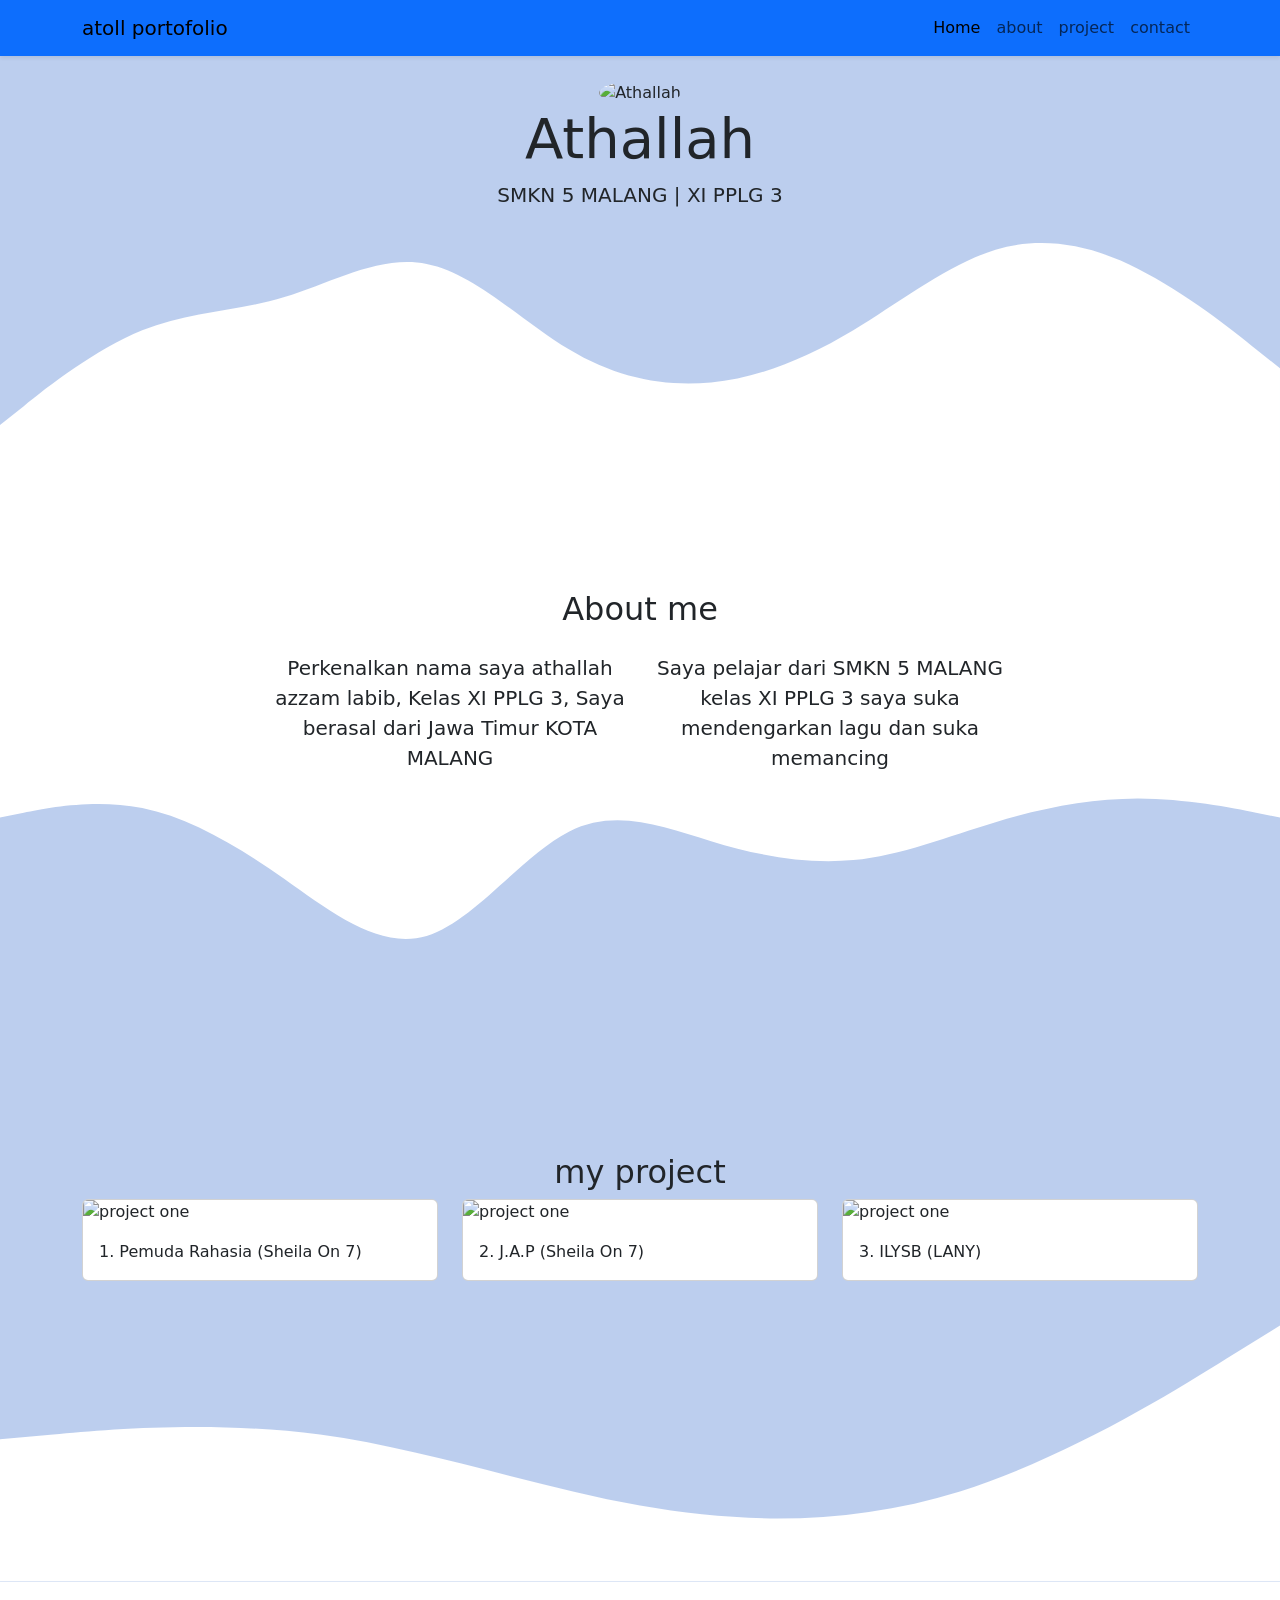
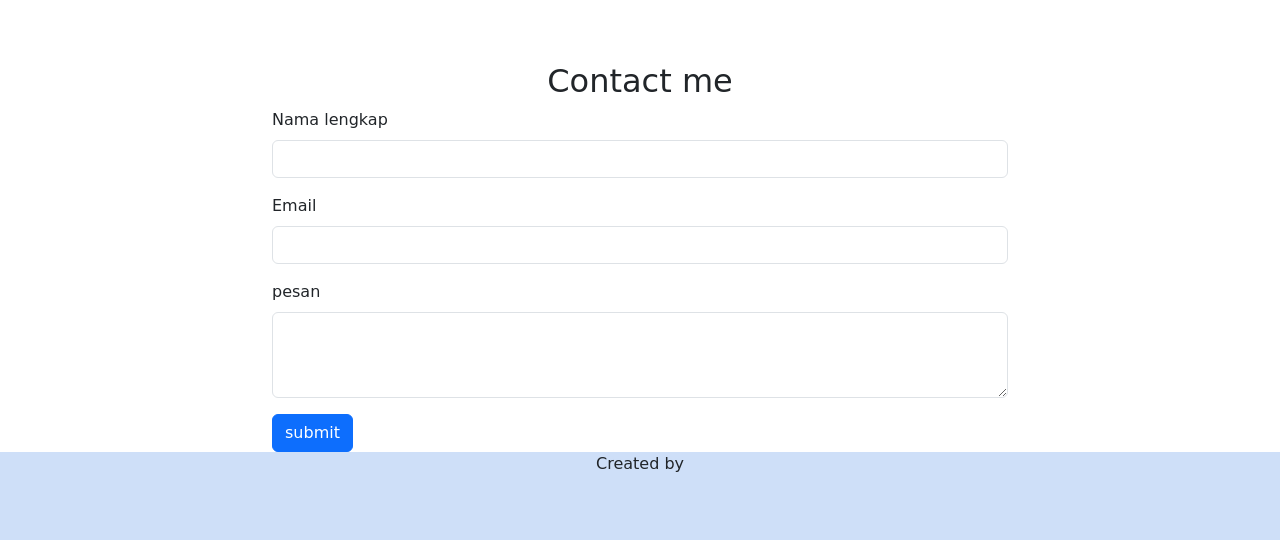
==== index.html @ b0b16dab "first commit" ====
<!DOCTYPE html>
<html lang="en">
  <head>
    <!-- Required meta tags -->
    <meta charset="utf-8" />
    <meta name="viewport" content="width=device-width, initial-scale=1" />

    <!-- Bootstrap CSS -->
    <link href="https://cdn.jsdelivr.net/npm/bootstrap@5.0.2/dist/css/bootstrap.min.css" rel="stylesheet" integrity="sha384-EVSTQN3/azprG1Anm3QDgpJLIm9Nao0Yz1ztcQTwFspd3yD65VohhpuuCOmLASjC" crossorigin="anonymous" />
    <!-- my css -->
    <link rel="stylesheet" href="style.css" />
    <!-- my css -->
    <title>My Portfolio | atoll</title>
  </head>
  <body id="home">
    <!-- navbar -->
    <nav class="navbar navbar-expand-lg navbar-light bg-primary shadow-sm fixed-top">
      <div class="container">
        <a class="navbar-brand" href="#">atoll portofolio</a>
        <button class="navbar-toggler" type="button" data-bs-toggle="collapse" data-bs-target="#navbarNav" aria-controls="navbarNav" aria-expanded="false" aria-label="Toggle navigation">
          <span class="navbar-toggler-icon"></span>
        </button>
        <div class="collapse navbar-collapse" id="navbarNav">
          <ul class="navbar-nav ms-auto">
            <li class="nav-item">
              <a class="nav-link active" aria-current="page" href="#home">Home</a>
            </li>
            <li class="nav-item">
              <a class="nav-link" href="#about">about</a>
            </li>
            <li class="nav-item">
              <a class="nav-link" href="#project">project</a>
            </li>
            <li class="nav-item">
              <a class="nav-link" href="#contact">contact</a>
            </li>
          </ul>
        </div>
      </div>
    </nav>
    <!-- navbar -->
    <!-- jumbotron -->
    <section class="jumbotron text-center">
      <style>
        .small-img {
          width: 100px;
          height: auto; /* Menjaga proporsi gambar */
        }
      </style>

      <img src="img/WhatsApp Image 2025-07-24 at 12.16.33.jpeg" alt="Athallah" class="rounded-circle" width="200" />

      <h1 class="display-4">Athallah</h1>
      <p class="lead">SMKN 5 MALANG | XI PPLG 3</p>
      <svg xmlns="http://www.w3.org/2000/svg" viewBox="0 0 1440 320">
        <path
          fill="#fff"
          fill-opacity="1"
          d="M0,224L26.7,202.7C53.3,181,107,139,160,117.3C213.3,96,267,96,320,80C373.3,64,427,32,480,42.7C533.3,53,587,107,640,138.7C693.3,171,747,181,800,176C853.3,171,907,149,960,117.3C1013.3,85,1067,43,1120,26.7C1173.3,11,1227,21,1280,48C1333.3,75,1387,117,1413,138.7L1440,160L1440,320L1413.3,320C1386.7,320,1333,320,1280,320C1226.7,320,1173,320,1120,320C1066.7,320,1013,320,960,320C906.7,320,853,320,800,320C746.7,320,693,320,640,320C586.7,320,533,320,480,320C426.7,320,373,320,320,320C266.7,320,213,320,160,320C106.7,320,53,320,27,320L0,320Z"
        ></path>
      </svg>
    </section>
    <!-- jumbotron -->
    <!-- about -->
    <section id="about">
      <div class="container">
        <div class="row text-center mb-3">
          <div class="col">
            <h2>About me</h2>
          </div>
        </div>
        <div class="row justify-content-center fs-5 text-center">
          <div class="col-md-4">
            <p>Perkenalkan nama saya athallah azzam labib, Kelas XI PPLG 3, Saya berasal dari Jawa Timur KOTA MALANG</p>
          </div>
          <div class="col-md-4">
            <p>Saya pelajar dari SMKN 5 MALANG kelas XI PPLG 3 saya suka mendengarkan lagu dan suka memancing</p>
          </div>
        </div>
      </div>
      <svg xmlns="http://www.w3.org/2000/svg" viewBox="0 0 1440 320">
        <path
          fill="#bcceee"
          fill-opacity="1"
          d="M0,32L26.7,26.7C53.3,21,107,11,160,21.3C213.3,32,267,64,320,101.3C373.3,139,427,181,480,165.3C533.3,149,587,75,640,48C693.3,21,747,43,800,58.7C853.3,75,907,85,960,80C1013.3,75,1067,53,1120,37.3C1173.3,21,1227,11,1280,10.7C1333.3,11,1387,21,1413,26.7L1440,32L1440,320L1413.3,320C1386.7,320,1333,320,1280,320C1226.7,320,1173,320,1120,320C1066.7,320,1013,320,960,320C906.7,320,853,320,800,320C746.7,320,693,320,640,320C586.7,320,533,320,480,320C426.7,320,373,320,320,320C266.7,320,213,320,160,320C106.7,320,53,320,27,320L0,320Z"
        ></path>
      </svg>
    </section>
    <!-- about -->
    <!-- project -->
    <section id="project">
      <div class="container">
        <div class="row text-center">
          <div class="col">
            <h2>my project</h2>
          </div>
        </div>
        <div class="row">
          <div class="col-md-4 mb-3">
            <div class="card">
              <img src="img/ab67616d0000b2739c5397f4251f7137ac19d93e.jpeg" class="card-img-top" alt="project one" />
              <div class="card-body">
                <p class="card-text">1. Pemuda Rahasia (Sheila On 7)</p>
              </div>
            </div>
          </div>
          <div class="col-md-4 mb-3">
            <div class="card">
              <img src="img/fe85986bfd29686ab95dac4f36cc8cb5.600x600x1.jpg" class="card-img-top" alt="project one" />
              <div class="card-body">
                <p class="card-text">2. J.A.P (Sheila On 7)</p>
              </div>
            </div>
          </div>
          <div class="col-md-4 mb-3">
            <div class="card">
              <img src="img/1200x630bb.jpg" class="card-img-top" alt="project one" />
              <div class="card-body">
                <p class="card-text">3. ILYSB (LANY)</p>
              </div>
            </div>
          </div>
        </div>
      </div>
      <svg xmlns="http://www.w3.org/2000/svg" viewBox="0 0 1440 320">
        <path
          fill="#fff"
          fill-opacity="1"
          d="M0,160L60,154.7C120,149,240,139,360,154.7C480,171,600,213,720,234.7C840,256,960,256,1080,218.7C1200,181,1320,107,1380,69.3L1440,32L1440,320L1380,320C1320,320,1200,320,1080,320C960,320,840,320,720,320C600,320,480,320,360,320C240,320,120,320,60,320L0,320Z"
        ></path>
      </svg>
    </section>
    <!-- project -->
    <!-- contact -->
    <section id="contact">
      <div class="container">
        <div class="row text-center">
          <div class="col">
            <h2>Contact me</h2>
          </div>
        </div>
        <div class="row justify-content-center">
          <div class="col-md-8">
            <form>
              <div class="mb-3">
                <label for="name" class="form-label">Nama lengkap</label>
                <input type="text" class="form-control" id="name" aria-describedby="name" />
              </div>
              <div class="mb-3">
                <label for="email" class="form-label">Email</label>
                <input type="email" class="form-control" id="email" aria-describedby="email" />
              </div>
              <div class="mb-3">
                <label for="pesan" class="form-label">pesan</label>
                <textarea class="form-control" id="pesan" rows="3"></textarea>
              </div>
              <button type="submit" class="btn btn-primary">submit</button>
            </form>
          </div>
        </div>
      </div>
    </section>
    <!-- contact -->
    <!-- footer -->
    <footer class="text-center pb-5" style="background-color: rgb(206, 223, 248)">
      <p>Created by <a href="https://www.instagram.com/sapp1__/?next=%2F" class="text-black fw-bold"></a></p>
    </footer>
    <!-- footer -->

    <script src="https://cdn.jsdelivr.net/npm/bootstrap@5.0.2/dist/js/bootstrap.bundle.min.js" integrity="sha384-MrcW6ZMFYlzcLA8Nl+NtUVF0sA7MsXsP1UyJoMp4YLEuNSfAP+JcXn/tWtIaxVXM" crossorigin="anonymous"></script>

    <script>
      const scriptURL = "https://script.google.com/macros/s/AKfycbzwtwEq5u3mhG6lGsKFR8HMy_gi8jpM1QIy0oR5vtaxNDwpXf16-QpeKXMW7UTMiwUb/exec";
      const form = document.forms["Athallah"];

      form.addEventListener("submit", (e) => {
        e.preventDefault();
        fetch(scriptURL, { method: "POST", body: new FormData(form) })
          .then((response) => console.log("Success!", response))
          .catch((error) => console.error("Error!", error.message));
      });
    </script>
    <form name="Athallah"></form>
    <script>
      const scriptURL = "https://script.google.com/macros/s/AKfycbzwtwEq5u3mhG6lGsKFR8HMy_gi8jpM1QIy0oR5vtaxNDwpXf16-QpeKXMW7UTMiwUb/exec";
      const form = document.forms["Athallah"];
    </script>
  </body>
</html>
---- style.css ----
.jumbotron {
  padding-top: 5rem;
  background-color: #bcceee;
}
#project {
  background-color: #bcceee;
}
section {
  padding-top: 5rem;
}
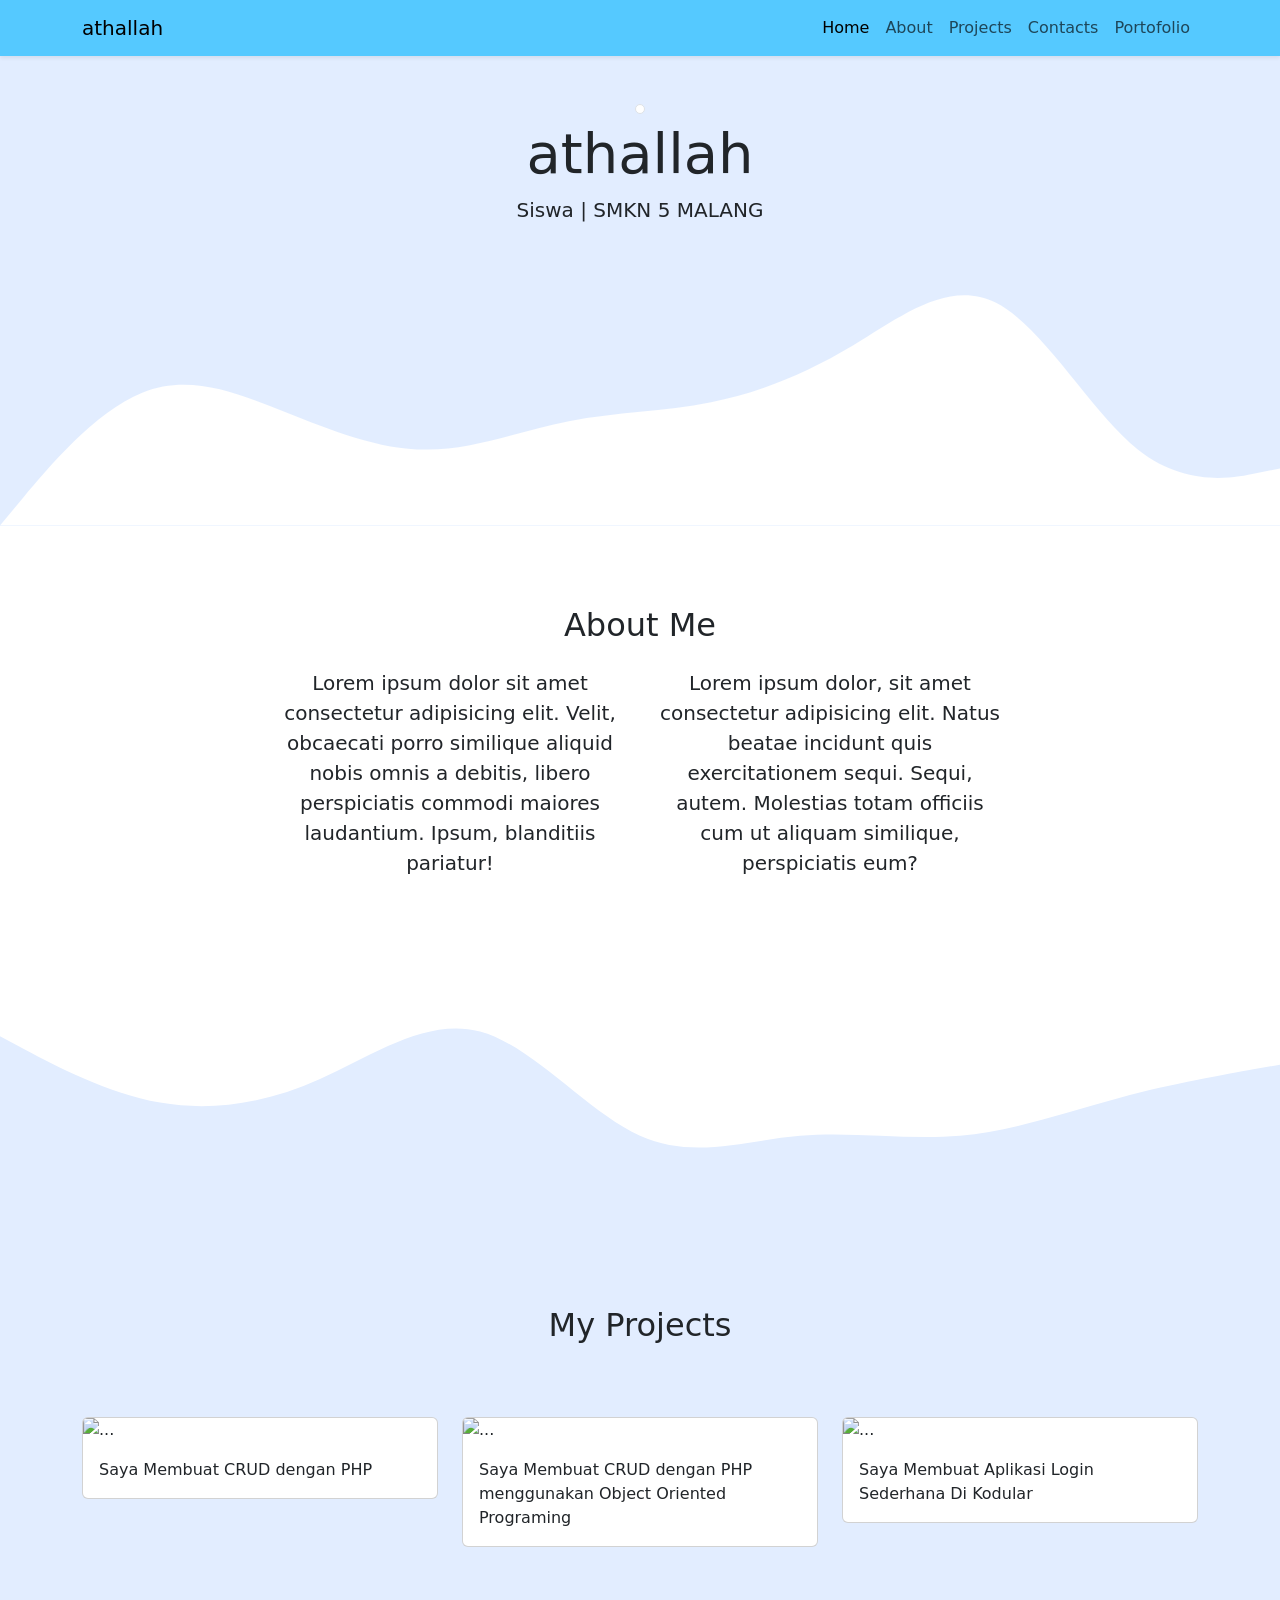
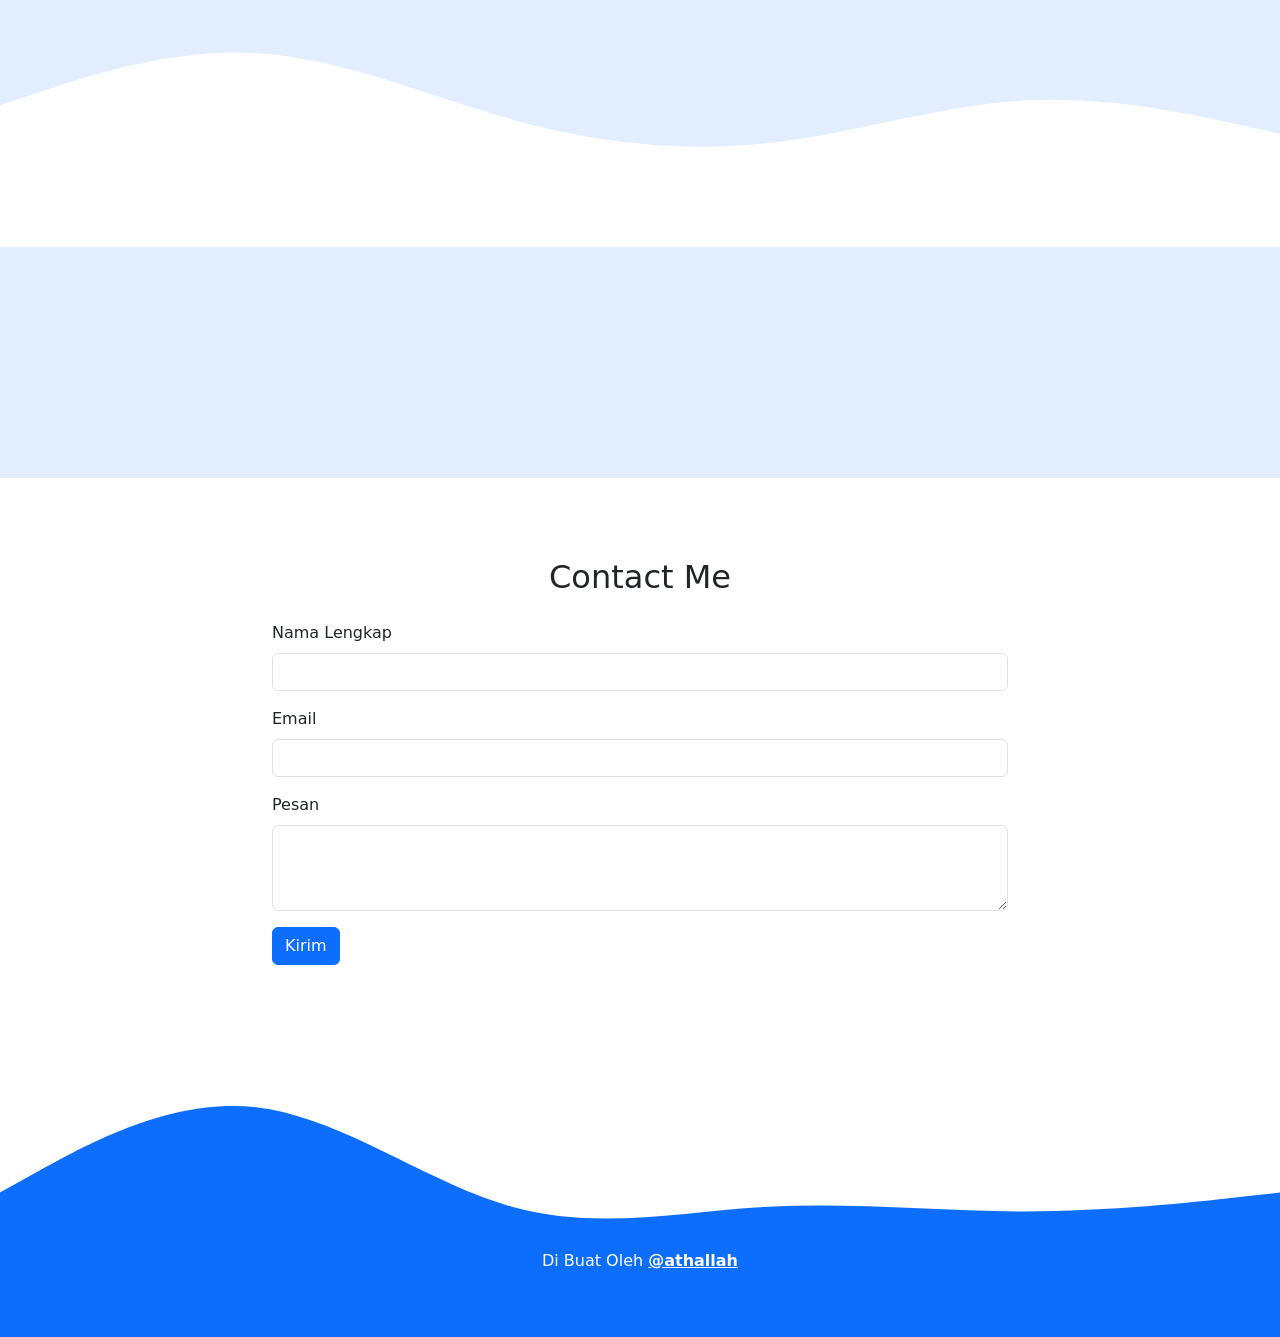
==== commit 55375035: "Rename index2.html to index.html" ====
--- a/index.html
+++ b/index.html
@@ -1,189 +1,212 @@
-<!DOCTYPE html>
-<html lang="en">
-  <head>
-    <!-- Required meta tags -->
-    <meta charset="utf-8" />
-    <meta name="viewport" content="width=device-width, initial-scale=1" />
-
-    <!-- Bootstrap CSS -->
-    <link href="https://cdn.jsdelivr.net/npm/bootstrap@5.0.2/dist/css/bootstrap.min.css" rel="stylesheet" integrity="sha384-EVSTQN3/azprG1Anm3QDgpJLIm9Nao0Yz1ztcQTwFspd3yD65VohhpuuCOmLASjC" crossorigin="anonymous" />
-    <!-- my css -->
-    <link rel="stylesheet" href="style.css" />
-    <!-- my css -->
-    <title>My Portfolio | atoll</title>
-  </head>
-  <body id="home">
-    <!-- navbar -->
-    <nav class="navbar navbar-expand-lg navbar-light bg-primary shadow-sm fixed-top">
-      <div class="container">
-        <a class="navbar-brand" href="#">atoll portofolio</a>
-        <button class="navbar-toggler" type="button" data-bs-toggle="collapse" data-bs-target="#navbarNav" aria-controls="navbarNav" aria-expanded="false" aria-label="Toggle navigation">
-          <span class="navbar-toggler-icon"></span>
-        </button>
-        <div class="collapse navbar-collapse" id="navbarNav">
-          <ul class="navbar-nav ms-auto">
-            <li class="nav-item">
-              <a class="nav-link active" aria-current="page" href="#home">Home</a>
-            </li>
-            <li class="nav-item">
-              <a class="nav-link" href="#about">about</a>
-            </li>
-            <li class="nav-item">
-              <a class="nav-link" href="#project">project</a>
-            </li>
-            <li class="nav-item">
-              <a class="nav-link" href="#contact">contact</a>
-            </li>
-          </ul>
-        </div>
-      </div>
-    </nav>
-    <!-- navbar -->
-    <!-- jumbotron -->
-    <section class="jumbotron text-center">
-      <style>
-        .small-img {
-          width: 100px;
-          height: auto; /* Menjaga proporsi gambar */
-        }
-      </style>
-
-      <img src="img/WhatsApp Image 2025-07-24 at 12.16.33.jpeg" alt="Athallah" class="rounded-circle" width="200" />
-
-      <h1 class="display-4">Athallah</h1>
-      <p class="lead">SMKN 5 MALANG | XI PPLG 3</p>
-      <svg xmlns="http://www.w3.org/2000/svg" viewBox="0 0 1440 320">
-        <path
-          fill="#fff"
-          fill-opacity="1"
-          d="M0,224L26.7,202.7C53.3,181,107,139,160,117.3C213.3,96,267,96,320,80C373.3,64,427,32,480,42.7C533.3,53,587,107,640,138.7C693.3,171,747,181,800,176C853.3,171,907,149,960,117.3C1013.3,85,1067,43,1120,26.7C1173.3,11,1227,21,1280,48C1333.3,75,1387,117,1413,138.7L1440,160L1440,320L1413.3,320C1386.7,320,1333,320,1280,320C1226.7,320,1173,320,1120,320C1066.7,320,1013,320,960,320C906.7,320,853,320,800,320C746.7,320,693,320,640,320C586.7,320,533,320,480,320C426.7,320,373,320,320,320C266.7,320,213,320,160,320C106.7,320,53,320,27,320L0,320Z"
-        ></path>
-      </svg>
-    </section>
-    <!-- jumbotron -->
-    <!-- about -->
-    <section id="about">
-      <div class="container">
-        <div class="row text-center mb-3">
-          <div class="col">
-            <h2>About me</h2>
-          </div>
-        </div>
-        <div class="row justify-content-center fs-5 text-center">
-          <div class="col-md-4">
-            <p>Perkenalkan nama saya athallah azzam labib, Kelas XI PPLG 3, Saya berasal dari Jawa Timur KOTA MALANG</p>
-          </div>
-          <div class="col-md-4">
-            <p>Saya pelajar dari SMKN 5 MALANG kelas XI PPLG 3 saya suka mendengarkan lagu dan suka memancing</p>
-          </div>
-        </div>
-      </div>
-      <svg xmlns="http://www.w3.org/2000/svg" viewBox="0 0 1440 320">
-        <path
-          fill="#bcceee"
-          fill-opacity="1"
-          d="M0,32L26.7,26.7C53.3,21,107,11,160,21.3C213.3,32,267,64,320,101.3C373.3,139,427,181,480,165.3C533.3,149,587,75,640,48C693.3,21,747,43,800,58.7C853.3,75,907,85,960,80C1013.3,75,1067,53,1120,37.3C1173.3,21,1227,11,1280,10.7C1333.3,11,1387,21,1413,26.7L1440,32L1440,320L1413.3,320C1386.7,320,1333,320,1280,320C1226.7,320,1173,320,1120,320C1066.7,320,1013,320,960,320C906.7,320,853,320,800,320C746.7,320,693,320,640,320C586.7,320,533,320,480,320C426.7,320,373,320,320,320C266.7,320,213,320,160,320C106.7,320,53,320,27,320L0,320Z"
-        ></path>
-      </svg>
-    </section>
-    <!-- about -->
-    <!-- project -->
-    <section id="project">
-      <div class="container">
-        <div class="row text-center">
-          <div class="col">
-            <h2>my project</h2>
-          </div>
-        </div>
-        <div class="row">
-          <div class="col-md-4 mb-3">
-            <div class="card">
-              <img src="img/ab67616d0000b2739c5397f4251f7137ac19d93e.jpeg" class="card-img-top" alt="project one" />
-              <div class="card-body">
-                <p class="card-text">1. Pemuda Rahasia (Sheila On 7)</p>
-              </div>
-            </div>
-          </div>
-          <div class="col-md-4 mb-3">
-            <div class="card">
-              <img src="img/fe85986bfd29686ab95dac4f36cc8cb5.600x600x1.jpg" class="card-img-top" alt="project one" />
-              <div class="card-body">
-                <p class="card-text">2. J.A.P (Sheila On 7)</p>
-              </div>
-            </div>
-          </div>
-          <div class="col-md-4 mb-3">
-            <div class="card">
-              <img src="img/1200x630bb.jpg" class="card-img-top" alt="project one" />
-              <div class="card-body">
-                <p class="card-text">3. ILYSB (LANY)</p>
-              </div>
-            </div>
-          </div>
-        </div>
-      </div>
-      <svg xmlns="http://www.w3.org/2000/svg" viewBox="0 0 1440 320">
-        <path
-          fill="#fff"
-          fill-opacity="1"
-          d="M0,160L60,154.7C120,149,240,139,360,154.7C480,171,600,213,720,234.7C840,256,960,256,1080,218.7C1200,181,1320,107,1380,69.3L1440,32L1440,320L1380,320C1320,320,1200,320,1080,320C960,320,840,320,720,320C600,320,480,320,360,320C240,320,120,320,60,320L0,320Z"
-        ></path>
-      </svg>
-    </section>
-    <!-- project -->
-    <!-- contact -->
-    <section id="contact">
-      <div class="container">
-        <div class="row text-center">
-          <div class="col">
-            <h2>Contact me</h2>
-          </div>
-        </div>
-        <div class="row justify-content-center">
-          <div class="col-md-8">
-            <form>
-              <div class="mb-3">
-                <label for="name" class="form-label">Nama lengkap</label>
-                <input type="text" class="form-control" id="name" aria-describedby="name" />
-              </div>
-              <div class="mb-3">
-                <label for="email" class="form-label">Email</label>
-                <input type="email" class="form-control" id="email" aria-describedby="email" />
-              </div>
-              <div class="mb-3">
-                <label for="pesan" class="form-label">pesan</label>
-                <textarea class="form-control" id="pesan" rows="3"></textarea>
-              </div>
-              <button type="submit" class="btn btn-primary">submit</button>
-            </form>
-          </div>
-        </div>
-      </div>
-    </section>
-    <!-- contact -->
-    <!-- footer -->
-    <footer class="text-center pb-5" style="background-color: rgb(206, 223, 248)">
-      <p>Created by <a href="https://www.instagram.com/sapp1__/?next=%2F" class="text-black fw-bold"></a></p>
-    </footer>
-    <!-- footer -->
-
-    <script src="https://cdn.jsdelivr.net/npm/bootstrap@5.0.2/dist/js/bootstrap.bundle.min.js" integrity="sha384-MrcW6ZMFYlzcLA8Nl+NtUVF0sA7MsXsP1UyJoMp4YLEuNSfAP+JcXn/tWtIaxVXM" crossorigin="anonymous"></script>
-
-    <script>
-      const scriptURL = "https://script.google.com/macros/s/AKfycbzwtwEq5u3mhG6lGsKFR8HMy_gi8jpM1QIy0oR5vtaxNDwpXf16-QpeKXMW7UTMiwUb/exec";
-      const form = document.forms["Athallah"];
-
-      form.addEventListener("submit", (e) => {
-        e.preventDefault();
-        fetch(scriptURL, { method: "POST", body: new FormData(form) })
-          .then((response) => console.log("Success!", response))
-          .catch((error) => console.error("Error!", error.message));
-      });
-    </script>
-    <form name="Athallah"></form>
-    <script>
-      const scriptURL = "https://script.google.com/macros/s/AKfycbzwtwEq5u3mhG6lGsKFR8HMy_gi8jpM1QIy0oR5vtaxNDwpXf16-QpeKXMW7UTMiwUb/exec";
-      const form = document.forms["Athallah"];
-    </script>
-  </body>
-</html>
+<!DOCTYPE html>
+<html lang="en">
+  <head>
+    <meta charset="UTF-8" />
+    <meta name="viewport" content="width=device-width, initial-scale=1.0" />
+    <title>athallah azzam labib | Portofolio</title>
+    <link rel="stylesheet" href="https://cdn.jsdelivr.net/npm/bootstrap@5.3.7/dist/css/bootstrap.min.css" />
+    <link rel="stylesheet" href="style.css" />
+  </head>
+  <body id="home">
+    <!-- Navbar -->
+    <nav class="navbar navbar-expand-lg navbar-light shadow-sm fixed-top" style="background-color: #55c9ff">
+      <div class="container">
+        <a class="navbar-brand" href="#">athallah</a>
+        <button class="navbar-toggler" type="button" data-bs-toggle="collapse" data-bs-target="#navbarNav" aria-controls="navbarNav" aria-expanded="false" aria-label="Toggle navigation">
+          <span class="navbar-toggler-icon"></span>
+        </button>
+        <div class="collapse navbar-collapse" id="navbarNav">
+          <ul class="navbar-nav ms-auto">
+            <li class="nav-item">
+              <a class="nav-link active" aria-current="page" href="#home">Home</a>
+            </li>
+            <li class="nav-item">
+              <a class="nav-link" href="#about">About</a>
+            </li>
+            <li class="nav-item">
+              <a class="nav-link" href="#projects">Projects</a>
+            </li>
+            <li class="nav-item">
+              <a class="nav-link" href="#contact">Contacts</a>
+            <li class="nav-item">
+              <a class="nav-link" href="index.html">Portofolio</a>
+            </li>
+          </ul>
+        </div>
+      </div>
+    </nav>
+    <!-- Akhir Navbar -->
+
+    <!-- Jumbotron -->
+    <section class="jumbotron text-center">
+      <img src="img/fotoku.jpeg" alt="" width="200" class="rounded-circle img-thumbnail" />
+      <h1 class="display-4">athallah</h1>
+      <p class="lead">Siswa | SMKN 5 MALANG</p>
+      <svg xmlns="http://www.w3.org/2000/svg" viewBox="0 0 1440 320">
+        <path
+          fill="#fff"
+          fill-opacity="1"
+          d="M0,320L26.7,288C53.3,256,107,192,160,170.7C213.3,149,267,171,320,192C373.3,213,427,235,480,234.7C533.3,235,587,213,640,202.7C693.3,192,747,192,800,181.3C853.3,171,907,149,960,117.3C1013.3,85,1067,43,1120,69.3C1173.3,96,1227,192,1280,234.7C1333.3,277,1387,267,1413,261.3L1440,256L1440,320L1413.3,320C1386.7,320,1333,320,1280,320C1226.7,320,1173,320,1120,320C1066.7,320,1013,320,960,320C906.7,320,853,320,800,320C746.7,320,693,320,640,320C586.7,320,533,320,480,320C426.7,320,373,320,320,320C266.7,320,213,320,160,320C106.7,320,53,320,27,320L0,320Z"
+        ></path>
+      </svg>
+    </section>
+    <!-- Akhir jumbotron -->
+
+    <!-- About -->
+    <section id="about">
+      <div class="container">
+        <div class="row text-center mb-3">
+          <div class="col">
+            <h2>About Me</h2>
+          </div>
+        </div>
+        <div class="row justify-content-center fs-5 text-center">
+          <div class="col-md-4">
+            <p>Lorem ipsum dolor sit amet consectetur adipisicing elit. Velit, obcaecati porro similique aliquid nobis omnis a debitis, libero perspiciatis commodi maiores laudantium. Ipsum, blanditiis pariatur!</p>
+          </div>
+          <div class="col-md-4">
+            <p>Lorem ipsum dolor, sit amet consectetur adipisicing elit. Natus beatae incidunt quis exercitationem sequi. Sequi, autem. Molestias totam officiis cum ut aliquam similique, perspiciatis eum?</p>
+          </div>
+        </div>
+      </div>
+      <svg xmlns="http://www.w3.org/2000/svg" viewBox="0 0 1440 320">
+        <path
+          fill="#e2edff"
+          fill-opacity="1"
+          d="M0,160L30,176C60,192,120,224,180,234.7C240,245,300,235,360,208C420,181,480,139,540,154.7C600,171,660,245,720,272C780,299,840,277,900,272C960,267,1020,277,1080,272C1140,267,1200,245,1260,229.3C1320,213,1380,203,1410,197.3L1440,192L1440,320L1410,320C1380,320,1320,320,1260,320C1200,320,1140,320,1080,320C1020,320,960,320,900,320C840,320,780,320,720,320C660,320,600,320,540,320C480,320,420,320,360,320C300,320,240,320,180,320C120,320,60,320,30,320L0,320Z"
+        ></path>
+      </svg>
+    </section>
+    <!-- Akhir About -->
+
+    <!-- Projects -->
+    <section id="projects">
+      <div class="container">
+        <div class="row text-center">
+          <div class="col my-5">
+            <h2>My Projects</h2>
+          </div>
+        </div>
+        <div class="row">
+          <div class="col-md-4 my-3">
+            <div class="card">
+              <img src="img/foto1.jpeg" class="card-img-top" alt="..." />
+              <div class="card-body">
+                <p class="card-text">Saya Membuat CRUD dengan PHP</p>
+              </div>
+            </div>
+          </div>
+          <div class="col-md-4 my-3">
+            <div class="card">
+              <img src="img/foto2.jpeg" class="card-img-top" alt="..." />
+              <div class="card-body">
+                <p class="card-text">Saya Membuat CRUD dengan PHP menggunakan Object Oriented Programing</p>
+              </div>
+            </div>
+          </div>
+          <div class="col-md-4 my-3">
+            <div class="card">
+              <img src="img/foto3.jpeg" class="card-img-top" alt="..." />
+              <div class="card-body">
+                <p class="card-text">Saya Membuat Aplikasi Login Sederhana Di Kodular</p>
+              </div>
+            </div>
+          </div>
+        </div>
+      </div>
+      <svg xmlns="http://www.w3.org/2000/svg" viewBox="0 0 1440 320">
+        <path
+          fill="#ffffff"
+          fill-opacity="1"
+          d="M0,160L48,144C96,128,192,96,288,101.3C384,107,480,149,576,176C672,203,768,213,864,202.7C960,192,1056,160,1152,154.7C1248,149,1344,171,1392,181.3L1440,192L1440,320L1392,320C1344,320,1248,320,1152,320C1056,320,960,320,864,320C768,320,672,320,576,320C480,320,384,320,288,320C192,320,96,320,48,320L0,320Z"
+        ></path>
+      </svg>
+    </section>
+    <!-- Akhir Projects -->
+
+    <!-- Pendidikan -->
+
+    <!-- AKhir Pendidikan -->
+
+    <!-- Conctact -->
+    <section id="contact">
+      <div class="container">
+        <div class="row text-center mb-3">
+          <div class="col">
+            <h2>Contact Me</h2>
+          </div>
+        </div>
+        <div class="row justify-content-center">
+          <div class="col-md-8">
+            <div class="alert alert-success alert-dismissible fade show my-alert d-none" role="alert">
+              <strong>Terimakasih!</strong> Pesan anda sudah terkirim.
+              <button type="button" class="btn-close" data-bs-dismiss="alert" aria-label="Close"></button>
+            </div>
+            <form name="Contact-From-My-Porto-Folio">
+              <div class="mb-3">
+                <label for="name" class="form-label">Nama Lengkap</label>
+                <input type="text" name="nama" class="form-control" id="name" aria-describedby="name" required />
+              </div>
+              <div class="mb-3">
+                <label for="email" class="form-label">Email</label>
+                <input type="email" name="email" class="form-control" id="email" aria-describedby="email" required />
+              </div>
+              <div class="mb-3">
+                <label for="exampleFormControlTextarea1" class="form-label">Pesan</label>
+                <textarea class="form-control" name="pesan" id="exampleFormControlTextarea1" rows="3" required></textarea>
+              </div>
+              <button type="submit" class="btn btn-primary btn-kirim">Kirim</button>
+              <button class="btn btn-primary d-none btn-loading" type="button" disabled>
+                <span class="spinner-border spinner-border-sm" aria-hidden="true"></span>
+                <span role="status">Loading...</span>
+              </button>
+            </form>
+          </div>
+        </div>
+      </div>
+      <svg xmlns="http://www.w3.org/2000/svg" viewBox="0 0 1440 320">
+        <path
+          fill="#0d6efd"
+          fill-opacity="1"
+          d="M0,256L48,229.3C96,203,192,149,288,160C384,171,480,245,576,272C672,299,768,277,864,272C960,267,1056,277,1152,277.3C1248,277,1344,267,1392,261.3L1440,256L1440,320L1392,320C1344,320,1248,320,1152,320C1056,320,960,320,864,320C768,320,672,320,576,320C480,320,384,320,288,320C192,320,96,320,48,320L0,320Z"
+        ></path>
+      </svg>
+    </section>
+
+    <!-- Akhir Contact -->
+
+    <!-- Footer -->
+    <footer class="bg-primary text-white text-center pb-5">
+      <p>Di Buat Oleh </i> <a href="https://www.instagram.com/athalah.al/" class="text-white fw-bold">@athallah</a></p>
+    </footer>
+    <!-- Akhir Footer -->
+    <script src="https://cdn.jsdelivr.net/npm/bootstrap@5.3.7/dist/js/bootstrap.bundle.min.js"></script>
+    <script>
+      const scriptURL = "https://script.google.com/macros/s/AKfycbzVyDuyE5VAu9rVhqAwqBxTMwV0yubSBf3lZ3nzhGcsGktWNVF109_GU8rT_o-Jq1Ym/exec";
+      const form = document.forms["Contact-From-My-Porto-Folio"];
+      const btnKirim = document.querySelector(".btn-kirim");
+      const btnLoading = document.querySelector(".btn-loading");
+      const myAlert = document.querySelector(".my-alert");
+  
+
+      form.addEventListener("submit", (e) => {
+        e.preventDefault();
+          // loading
+      btnLoading.classList.toggle('d-none');
+      btnKirim.classList.toggle('d-none');
+
+        fetch(scriptURL, { method: "POST", body: new FormData(form) })
+          .then((response) => {
+            // reload
+              btnLoading.classList.toggle('d-none');
+              btnKirim.classList.toggle('d-none');
+              myAlert.classList.toggle('d-none');
+              form.reset();
+  
+            console.log("Success!", response);
+          })
+          .catch((error) => console.error("Error!", error.message));
+      });
+    </script>
+  </body>
+</html>
--- a/style.css
+++ b/style.css
@@ -1,10 +1,17 @@
-.jumbotron {
-  padding-top: 5rem;
-  background-color: #bcceee;
-}
-#project {
-  background-color: #bcceee;
-}
-section {
-  padding-top: 5rem;
-}
+body {
+  min-height: 2000px;
+}
+
+.jumbotron {
+  padding-top: 6rem;
+  background-color: #e2edff;
+}
+
+#projects {
+  background-color: #e2edff;
+  min-height: 100vh;
+}
+
+section {
+  padding-top: 5rem;
+}
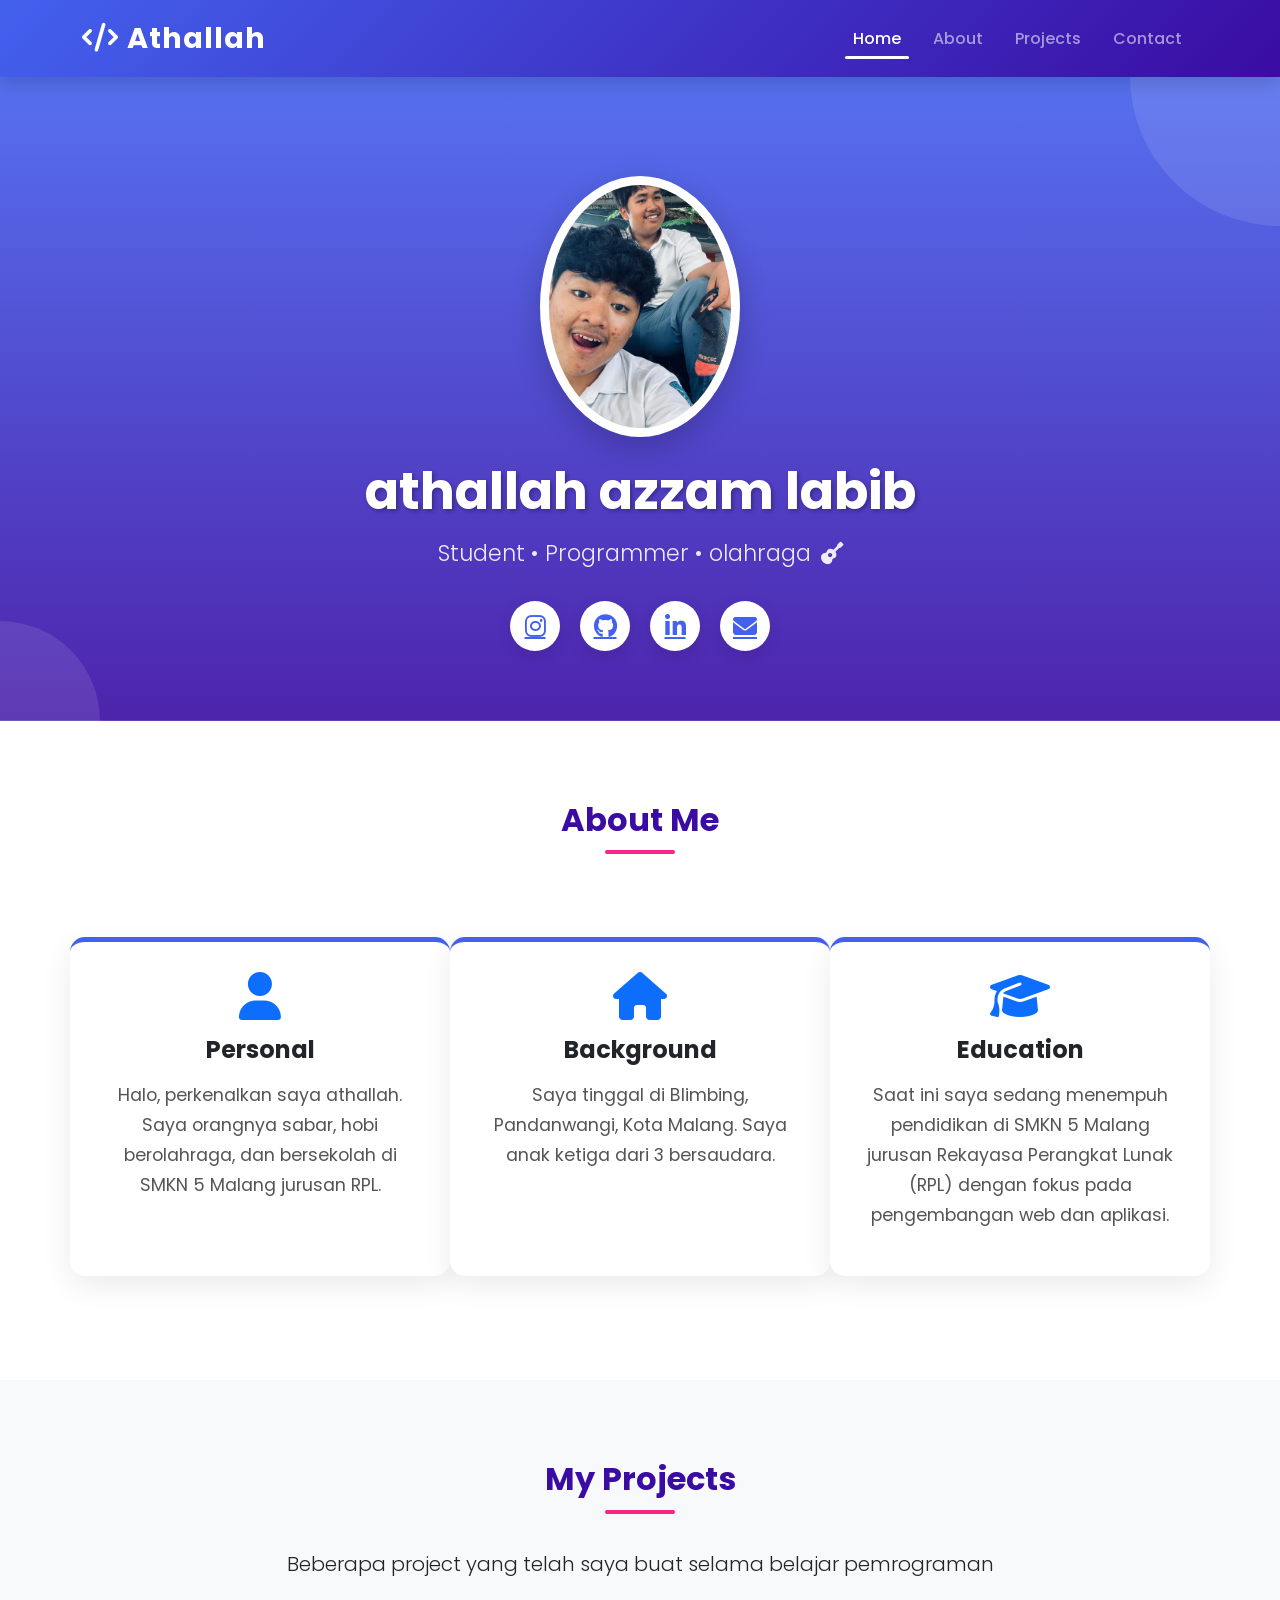
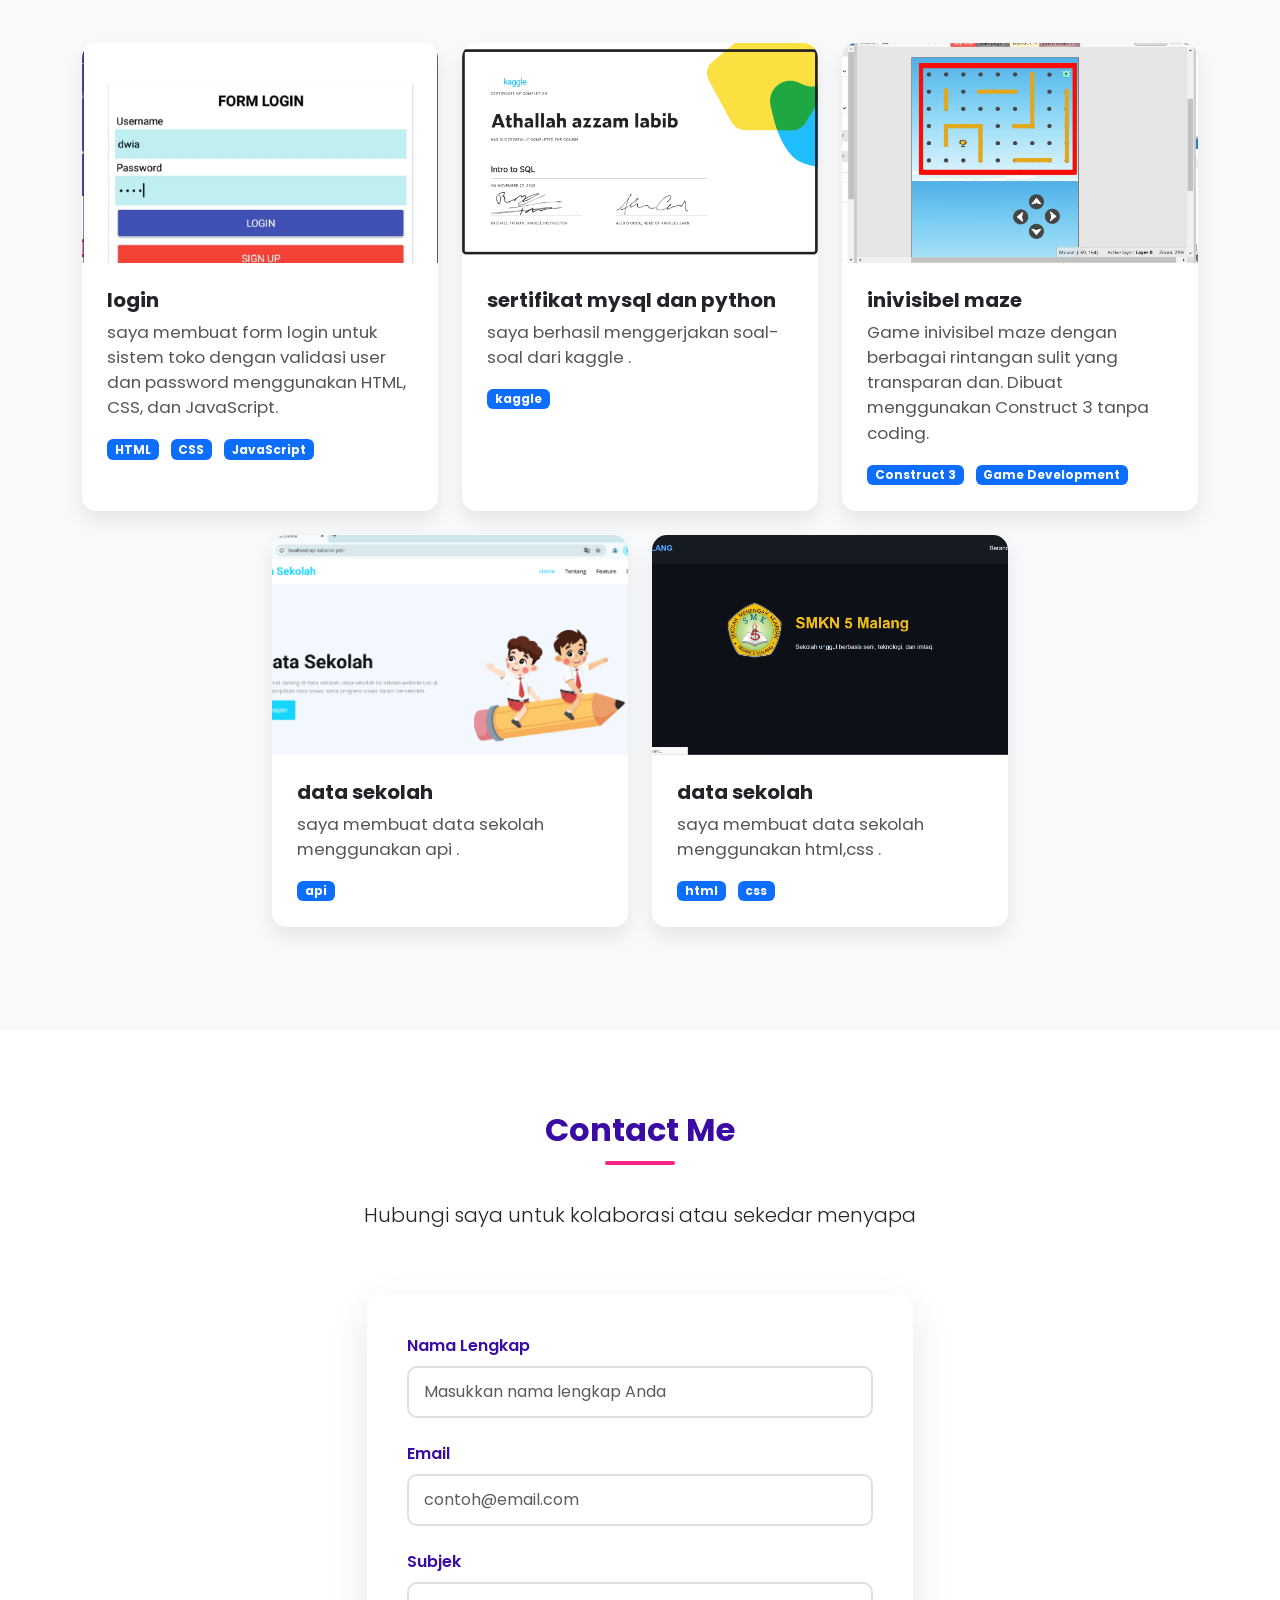
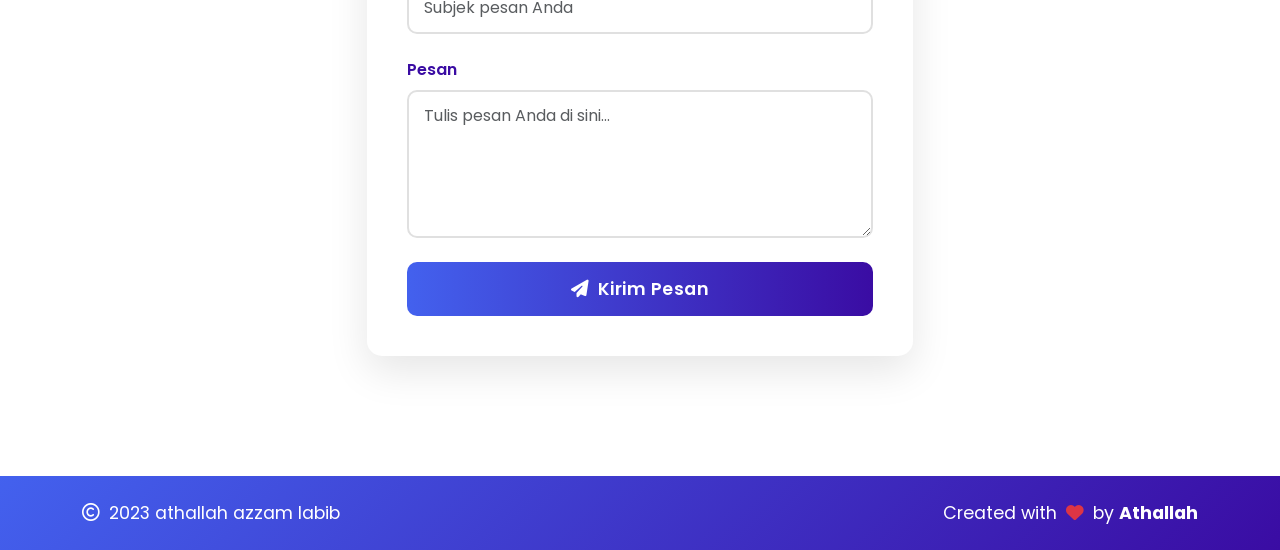
==== commit 5bbb4ae7: "Add files via upload" ====
--- a/index.html
+++ b/index.html
@@ -1,212 +1,673 @@
-<!DOCTYPE html>
+<!doctype html>
 <html lang="en">
   <head>
-    <meta charset="UTF-8" />
-    <meta name="viewport" content="width=device-width, initial-scale=1.0" />
-    <title>athallah azzam labib | Portofolio</title>
-    <link rel="stylesheet" href="https://cdn.jsdelivr.net/npm/bootstrap@5.3.7/dist/css/bootstrap.min.css" />
-    <link rel="stylesheet" href="style.css" />
+    <meta charset="utf-8" />
+    <meta name="viewport" content="width=device-width, initial-scale=1" />
+    <meta name="description" content="Portfolio of Athallah azzam labib - Student, Programmer, and olahraga" />
+
+    <!-- Bootstrap CSS -->
+    <link href="https://cdn.jsdelivr.net/npm/bootstrap@5.0.2/dist/css/bootstrap.min.css" rel="stylesheet" />
+
+    <!-- Font Awesome -->
+    <link rel="stylesheet" href="https://cdnjs.cloudflare.com/ajax/libs/font-awesome/6.4.0/css/all.min.css" />
+
+    <!-- Google Font -->
+    <link href="https://fonts.googleapis.com/css2?family=Poppins:wght@300;400;500;600;700&display=swap" rel="stylesheet" />
+
+    <!-- My CSS -->
+    <style>
+      :root {
+        --primary-color: #4361ee;
+        --secondary-color: #3a0ca3;
+        --accent-color: #f72585;
+        --light-color: #f8f9fa;
+        --dark-color: #212529;
+      }
+
+      * {
+        font-family: "Poppins", sans-serif;
+      }
+
+      body {
+        padding-top: 76px;
+        scroll-behavior: smooth;
+      }
+
+      /* Navbar */
+      .navbar {
+        background: linear-gradient(135deg, var(--primary-color), var(--secondary-color)) !important;
+        box-shadow: 0 4px 12px rgba(0, 0, 0, 0.1);
+        padding: 12px 0;
+        transition: all 0.3s ease;
+      }
+
+      .navbar-brand {
+        font-weight: 700;
+        font-size: 1.8rem;
+        letter-spacing: 1px;
+      }
+
+      .nav-link {
+        font-weight: 500;
+        margin: 0 8px;
+        position: relative;
+        transition: color 0.3s;
+      }
+
+      .nav-link::after {
+        content: "";
+        position: absolute;
+        width: 0;
+        height: 3px;
+        background-color: white;
+        left: 0;
+        bottom: 0;
+        transition: width 0.3s;
+        border-radius: 2px;
+      }
+
+      .nav-link:hover::after,
+      .nav-link.active::after {
+        width: 100%;
+      }
+
+      /* Jumbotron */
+      .jumbotron {
+        padding: 100px 20px 70px;
+        background: linear-gradient(rgba(67, 97, 238, 0.9), rgba(58, 12, 163, 0.9)), url("https://images.unsplash.com/photo-1517077304055-6e89abbf09b0?ixlib=rb-4.0.3&auto=format&fit=crop&w=1600&q=80");
+        background-size: cover;
+        background-position: center;
+        color: white;
+        position: relative;
+        overflow: hidden;
+      }
+
+      .jumbotron::before {
+        content: "";
+        position: absolute;
+        width: 300px;
+        height: 300px;
+        border-radius: 50%;
+        background: rgba(255, 255, 255, 0.1);
+        top: -150px;
+        right: -150px;
+      }
+
+      .jumbotron::after {
+        content: "";
+        position: absolute;
+        width: 200px;
+        height: 200px;
+        border-radius: 50%;
+        background: rgba(255, 255, 255, 0.1);
+        bottom: -100px;
+        left: -100px;
+      }
+
+      .jumbotron img {
+        border: 5px solid white;
+        box-shadow: 0 10px 30px rgba(0, 0, 0, 0.2);
+        transition: transform 0.5s;
+        z-index: 1;
+        position: relative;
+      }
+
+      .jumbotron img:hover {
+        transform: scale(1.05);
+      }
+
+      .jumbotron h1 {
+        font-size: 3.2rem;
+        margin-bottom: 15px;
+        text-shadow: 2px 2px 4px rgba(0, 0, 0, 0.3);
+        z-index: 1;
+        position: relative;
+      }
+
+      .jumbotron .lead {
+        font-size: 1.4rem;
+        margin-bottom: 30px;
+        opacity: 0.9;
+        z-index: 1;
+        position: relative;
+      }
+
+      /* Sections */
+      section {
+        padding: 80px 0;
+      }
+
+      h2 {
+        position: relative;
+        display: inline-block;
+        margin-bottom: 50px;
+        color: var(--secondary-color);
+      }
+
+      h2::after {
+        content: "";
+        position: absolute;
+        width: 70px;
+        height: 4px;
+        background: var(--accent-color);
+        bottom: -15px;
+        left: 50%;
+        transform: translateX(-50%);
+        border-radius: 2px;
+      }
+
+      /* About */
+      #about .col-md-4 {
+        background: white;
+        padding: 30px;
+        border-radius: 15px;
+        box-shadow: 0 10px 30px rgba(0, 0, 0, 0.08);
+        transition:
+          transform 0.3s,
+          box-shadow 0.3s;
+        margin-bottom: 30px;
+        border-top: 5px solid var(--primary-color);
+      }
+
+      #about .col-md-4:hover {
+        transform: translateY(-10px);
+        box-shadow: 0 15px 40px rgba(0, 0, 0, 0.12);
+      }
+
+      #about p {
+        font-size: 1.1rem;
+        line-height: 1.7;
+        color: #555;
+      }
+
+      /* Project */
+      #project {
+        background-color: #f8f9ff;
+      }
+
+      .card {
+        border: none;
+        border-radius: 15px;
+        overflow: hidden;
+        box-shadow: 0 10px 20px rgba(0, 0, 0, 0.08);
+        transition:
+          transform 0.4s,
+          box-shadow 0.4s;
+        height: 100%;
+      }
+
+      .card:hover {
+        transform: translateY(-15px);
+        box-shadow: 0 20px 40px rgba(0, 0, 0, 0.15);
+      }
+
+      .card-img-top {
+        height: 220px;
+        object-fit: cover;
+        transition: transform 0.5s;
+      }
+
+      .card:hover .card-img-top {
+        transform: scale(1.05);
+      }
+
+      .card-body {
+        padding: 25px;
+        background: white;
+      }
+
+      .card-text {
+        color: #555;
+        font-size: 1.05rem;
+      }
+
+      /* Contact */
+      #contact form {
+        background: white;
+        padding: 40px;
+        border-radius: 15px;
+        box-shadow: 0 15px 40px rgba(0, 0, 0, 0.1);
+      }
+
+      .form-label {
+        font-weight: 600;
+        color: var(--secondary-color);
+        margin-bottom: 8px;
+      }
+
+      .form-control {
+        padding: 12px 15px;
+        border: 2px solid #e0e0e0;
+        border-radius: 10px;
+        transition:
+          border 0.3s,
+          box-shadow 0.3s;
+      }
+
+      .form-control:focus {
+        border-color: var(--primary-color);
+        box-shadow: 0 0 0 0.25rem rgba(67, 97, 238, 0.25);
+      }
+
+      .btn-primary {
+        background: linear-gradient(to right, var(--primary-color), var(--secondary-color));
+        border: none;
+        padding: 14px;
+        font-weight: 600;
+        font-size: 1.1rem;
+        border-radius: 10px;
+        transition: all 0.3s;
+        letter-spacing: 0.5px;
+      }
+
+      .btn-primary:hover {
+        transform: translateY(-3px);
+        box-shadow: 0 10px 20px rgba(67, 97, 238, 0.3);
+      }
+
+      /* Footer */
+      footer {
+        background: linear-gradient(135deg, var(--primary-color), var(--secondary-color));
+        padding: 25px 0;
+        margin-top: 40px;
+      }
+
+      footer p {
+        margin: 0;
+        font-size: 1.1rem;
+      }
+
+      footer a {
+        text-decoration: none;
+        transition: all 0.3s;
+      }
+
+      footer a:hover {
+        text-decoration: underline;
+        opacity: 0.9;
+      }
+
+      /* Responsive */
+      @media (max-width: 768px) {
+        .jumbotron h1 {
+          font-size: 2.5rem;
+        }
+
+        .jumbotron .lead {
+          font-size: 1.2rem;
+        }
+
+        section {
+          padding: 60px 0;
+        }
+
+        #contact form {
+          padding: 25px;
+        }
+      }
+
+      /* Social Icons */
+      .social-icons {
+        display: flex;
+        justify-content: center;
+        gap: 20px;
+        margin-top: 30px;
+      }
+
+      .social-icons a {
+        display: inline-flex;
+        align-items: center;
+        justify-content: center;
+        width: 50px;
+        height: 50px;
+        background: white;
+        color: var(--primary-color);
+        border-radius: 50%;
+        font-size: 1.5rem;
+        transition: all 0.3s;
+        box-shadow: 0 5px 15px rgba(0, 0, 0, 0.1);
+      }
+
+      .social-icons a:hover {
+        background: var(--primary-color);
+        color: white;
+        transform: translateY(-5px);
+      }
+
+      /* Back to Top Button */
+      #backToTop {
+        position: fixed;
+        bottom: 30px;
+        right: 30px;
+        width: 50px;
+        height: 50px;
+        background: var(--primary-color);
+        color: white;
+        border-radius: 50%;
+        display: flex;
+        align-items: center;
+        justify-content: center;
+        font-size: 1.2rem;
+        text-decoration: none;
+        box-shadow: 0 5px 15px rgba(0, 0, 0, 0.2);
+        opacity: 0;
+        visibility: hidden;
+        transition: all 0.3s;
+        z-index: 1000;
+      }
+
+      #backToTop.show {
+        opacity: 1;
+        visibility: visible;
+      }
+
+      #backToTop:hover {
+        background: var(--secondary-color);
+        transform: translateY(-5px);
+      }
+    </style>
+
+    <title>Athallah azzam labib | Portfolio</title>
+    <link rel="icon" type="image/x-icon" href="https://img.icons8.com/color/96/000000/portfolio.png" />
   </head>
+
   <body id="home">
     <!-- Navbar -->
-    <nav class="navbar navbar-expand-lg navbar-light shadow-sm fixed-top" style="background-color: #55c9ff">
+    <nav class="navbar navbar-expand-lg navbar-dark shadow fixed-top">
       <div class="container">
-        <a class="navbar-brand" href="#">athallah</a>
-        <button class="navbar-toggler" type="button" data-bs-toggle="collapse" data-bs-target="#navbarNav" aria-controls="navbarNav" aria-expanded="false" aria-label="Toggle navigation">
+        <a class="navbar-brand" href="#home"> <i class="fas fa-code me-2"></i>Athallah </a>
+        <button class="navbar-toggler" type="button" data-bs-toggle="collapse" data-bs-target="#navbarNav">
           <span class="navbar-toggler-icon"></span>
         </button>
         <div class="collapse navbar-collapse" id="navbarNav">
           <ul class="navbar-nav ms-auto">
-            <li class="nav-item">
-              <a class="nav-link active" aria-current="page" href="#home">Home</a>
-            </li>
-            <li class="nav-item">
-              <a class="nav-link" href="#about">About</a>
-            </li>
-            <li class="nav-item">
-              <a class="nav-link" href="#projects">Projects</a>
-            </li>
-            <li class="nav-item">
-              <a class="nav-link" href="#contact">Contacts</a>
-            <li class="nav-item">
-              <a class="nav-link" href="index.html">Portofolio</a>
-            </li>
+            <li class="nav-item"><a class="nav-link active" href="#home">Home</a></li>
+            <li class="nav-item"><a class="nav-link" href="#about">About</a></li>
+            <li class="nav-item"><a class="nav-link" href="#project">Projects</a></li>
+            <li class="nav-item"><a class="nav-link" href="#contact">Contact</a></li>
           </ul>
         </div>
       </div>
     </nav>
-    <!-- Akhir Navbar -->
+    <!-- End Navbar -->
 
     <!-- Jumbotron -->
     <section class="jumbotron text-center">
-      <img src="img/fotoku.jpeg" alt="" width="200" class="rounded-circle img-thumbnail" />
-      <h1 class="display-4">athallah</h1>
-      <p class="lead">Siswa | SMKN 5 MALANG</p>
-      <svg xmlns="http://www.w3.org/2000/svg" viewBox="0 0 1440 320">
-        <path
-          fill="#fff"
-          fill-opacity="1"
-          d="M0,320L26.7,288C53.3,256,107,192,160,170.7C213.3,149,267,171,320,192C373.3,213,427,235,480,234.7C533.3,235,587,213,640,202.7C693.3,192,747,192,800,181.3C853.3,171,907,149,960,117.3C1013.3,85,1067,43,1120,69.3C1173.3,96,1227,192,1280,234.7C1333.3,277,1387,267,1413,261.3L1440,256L1440,320L1413.3,320C1386.7,320,1333,320,1280,320C1226.7,320,1173,320,1120,320C1066.7,320,1013,320,960,320C906.7,320,853,320,800,320C746.7,320,693,320,640,320C586.7,320,533,320,480,320C426.7,320,373,320,320,320C266.7,320,213,320,160,320C106.7,320,53,320,27,320L0,320Z"
-        ></path>
-      </svg>
+      <img src="img/fotoku.jpeg" alt="Athallah" width="200" class="rounded-circle img-thumbnail mb-4" />
+      <h1 class="display-4 fw-bold">athallah azzam labib</h1>
+      <p class="lead">Student • Programmer • olahraga <i class="fas fa-guitar ms-1"></i></p>
+      <div class="social-icons">
+        <a href="https://www.instagram.com/athalah.al/" target="_blank" title="Instagram">
+          <i class="fab fa-instagram"></i>
+        </a>
+        <a href="https://github.com" target="_blank" title="GitHub">
+          <i class="fab fa-github"></i>
+        </a>
+        <a href="https://linkedin.com" target="_blank" title="LinkedIn">
+          <i class="fab fa-linkedin-in"></i>
+        </a>
+        <a href="mailto:example@email.com" title="Email">
+          <i class="fas fa-envelope"></i>
+        </a>
+      </div>
     </section>
-    <!-- Akhir jumbotron -->
+    <!-- End Jumbotron -->
 
     <!-- About -->
     <section id="about">
       <div class="container">
-        <div class="row text-center mb-3">
+        <div class="row text-center mb-5">
           <div class="col">
-            <h2>About Me</h2>
-          </div>
-        </div>
-        <div class="row justify-content-center fs-5 text-center">
-          <div class="col-md-4">
-            <p>Lorem ipsum dolor sit amet consectetur adipisicing elit. Velit, obcaecati porro similique aliquid nobis omnis a debitis, libero perspiciatis commodi maiores laudantium. Ipsum, blanditiis pariatur!</p>
-          </div>
-          <div class="col-md-4">
-            <p>Lorem ipsum dolor, sit amet consectetur adipisicing elit. Natus beatae incidunt quis exercitationem sequi. Sequi, autem. Molestias totam officiis cum ut aliquam similique, perspiciatis eum?</p>
+            <h2 class="fw-bold">About Me</h2>
+          </div>
+        </div>
+        <div class="row justify-content-center">
+          <div class="col-md-4 mb-4">
+            <div class="text-center">
+              <i class="fas fa-user fa-3x mb-3 text-primary"></i>
+              <h4 class="fw-bold mb-3">Personal</h4>
+              <p>Halo, perkenalkan saya athallah. Saya orangnya sabar, hobi berolahraga, dan bersekolah di SMKN 5 Malang jurusan RPL.</p>
+            </div>
+          </div>
+          <div class="col-md-4 mb-4">
+            <div class="text-center">
+              <i class="fas fa-home fa-3x mb-3 text-primary"></i>
+              <h4 class="fw-bold mb-3">Background</h4>
+              <p>Saya tinggal di Blimbing, Pandanwangi, Kota Malang. Saya anak ketiga dari 3 bersaudara.</p>
+            </div>
+          </div>
+          <div class="col-md-4 mb-4">
+            <div class="text-center">
+              <i class="fas fa-graduation-cap fa-3x mb-3 text-primary"></i>
+              <h4 class="fw-bold mb-3">Education</h4>
+              <p>Saat ini saya sedang menempuh pendidikan di SMKN 5 Malang jurusan Rekayasa Perangkat Lunak (RPL) dengan fokus pada pengembangan web dan aplikasi.</p>
+            </div>
           </div>
         </div>
       </div>
-      <svg xmlns="http://www.w3.org/2000/svg" viewBox="0 0 1440 320">
-        <path
-          fill="#e2edff"
-          fill-opacity="1"
-          d="M0,160L30,176C60,192,120,224,180,234.7C240,245,300,235,360,208C420,181,480,139,540,154.7C600,171,660,245,720,272C780,299,840,277,900,272C960,267,1020,277,1080,272C1140,267,1200,245,1260,229.3C1320,213,1380,203,1410,197.3L1440,192L1440,320L1410,320C1380,320,1320,320,1260,320C1200,320,1140,320,1080,320C1020,320,960,320,900,320C840,320,780,320,720,320C660,320,600,320,540,320C480,320,420,320,360,320C300,320,240,320,180,320C120,320,60,320,30,320L0,320Z"
-        ></path>
-      </svg>
     </section>
-    <!-- Akhir About -->
-
-    <!-- Projects -->
-    <section id="projects">
+    <!-- End About -->
+
+    <!-- Project -->
+    <section id="project" class="bg-light">
       <div class="container">
-        <div class="row text-center">
-          <div class="col my-5">
-            <h2>My Projects</h2>
-          </div>
-        </div>
-        <div class="row">
-          <div class="col-md-4 my-3">
+        <div class="row text-center mb-5">
+          <div class="col">
+            <h2 class="fw-bold">My Projects</h2>
+            <p class="lead">Beberapa project yang telah saya buat selama belajar pemrograman</p>
+          </div>
+        </div>
+
+        <div class="row justify-content-center">
+          <div class="col-md-4 mb-4">
             <div class="card">
-              <img src="img/foto1.jpeg" class="card-img-top" alt="..." />
+              <img src="img/foto3.jpeg" class="card-img-top" alt="Login Form Project" />
               <div class="card-body">
-                <p class="card-text">Saya Membuat CRUD dengan PHP</p>
-              </div>
-            </div>
-          </div>
-          <div class="col-md-4 my-3">
+                <h5 class="card-title fw-bold">login</h5>
+                <p class="card-text">saya membuat form login untuk sistem toko dengan validasi user dan password menggunakan HTML, CSS, dan JavaScript.</p>
+                <span class="badge bg-primary me-2">HTML</span>
+                <span class="badge bg-primary me-2">CSS</span>
+                <span class="badge bg-primary">JavaScript</span>
+              </div>
+            </div>
+          </div>
+
+          <div class="col-md-4 mb-4">
             <div class="card">
-              <img src="img/foto2.jpeg" class="card-img-top" alt="..." />
+              <img src="img/mysql.png" class="card-img-top" alt="Batik Website Project" />
               <div class="card-body">
-                <p class="card-text">Saya Membuat CRUD dengan PHP menggunakan Object Oriented Programing</p>
-              </div>
-            </div>
-          </div>
-          <div class="col-md-4 my-3">
+                <h5 class="card-title fw-bold">sertifikat mysql dan python</h5>
+                <p class="card-text">saya berhasil menggerjakan soal-soal dari kaggle  .</p>
+                <span class="badge bg-primary me-2">kaggle</span>
+              </div>
+            </div>
+          </div>
+
+          <div class="col-md-4 mb-4">
             <div class="card">
-              <img src="img/foto3.jpeg" class="card-img-top" alt="..." />
+              <img src="img/game.png" class="card-img-top" alt="Zombie Game Project" />
               <div class="card-body">
-                <p class="card-text">Saya Membuat Aplikasi Login Sederhana Di Kodular</p>
-              </div>
-            </div>
-          </div>
+                <h5 class="card-title fw-bold">inivisibel maze</h5>
+                <p class="card-text">Game inivisibel maze dengan berbagai rintangan sulit yang transparan dan. Dibuat menggunakan Construct 3 tanpa coding.</p>
+                <span class="badge bg-primary me-2">Construct 3</span>
+                <span class="badge bg-primary">Game Development</span>
+              </div>
+            </div>
+          </div>
+
+          <div class="col-md-4 mb-4">
+            <div class="card">
+              <img src="img/foto4.png" class="card-img-top" alt="Batik Website Project" />
+              <div class="card-body">
+                <h5 class="card-title fw-bold">data sekolah</h5>
+                <p class="card-text">saya membuat data sekolah menggunakan api  .</p>
+                <span class="badge bg-primary me-2">api</span>
+              </div>
+            </div>
+          </div>
+
+          <div class="col-md-4 mb-4">
+            <div class="card">
+              <img src="img/foto5.png" class="card-img-top" alt="Batik Website Project" />
+              <div class="card-body">
+                <h5 class="card-title fw-bold">data sekolah</h5>
+                <p class="card-text">saya membuat data sekolah menggunakan html,css  .</p>
+                <span class="badge bg-primary me-2">html</span>
+                <span class="badge bg-primary me-2">css</span>
+              </div>
+            </div>
+          </div>
+
         </div>
       </div>
-      <svg xmlns="http://www.w3.org/2000/svg" viewBox="0 0 1440 320">
-        <path
-          fill="#ffffff"
-          fill-opacity="1"
-          d="M0,160L48,144C96,128,192,96,288,101.3C384,107,480,149,576,176C672,203,768,213,864,202.7C960,192,1056,160,1152,154.7C1248,149,1344,171,1392,181.3L1440,192L1440,320L1392,320C1344,320,1248,320,1152,320C1056,320,960,320,864,320C768,320,672,320,576,320C480,320,384,320,288,320C192,320,96,320,48,320L0,320Z"
-        ></path>
-      </svg>
     </section>
-    <!-- Akhir Projects -->
-
-    <!-- Pendidikan -->
-
-    <!-- AKhir Pendidikan -->
-
-    <!-- Conctact -->
+    <!-- End Project -->
+
+    <!-- Contact -->
     <section id="contact">
       <div class="container">
-        <div class="row text-center mb-3">
+        <div class="row text-center mb-5">
           <div class="col">
-            <h2>Contact Me</h2>
-          </div>
-        </div>
+            <h2 class="fw-bold">Contact Me</h2>
+            <p class="lead">Hubungi saya untuk kolaborasi atau sekedar menyapa</p>
+          </div>
+        </div>
+
         <div class="row justify-content-center">
-          <div class="col-md-8">
-            <div class="alert alert-success alert-dismissible fade show my-alert d-none" role="alert">
-              <strong>Terimakasih!</strong> Pesan anda sudah terkirim.
-              <button type="button" class="btn-close" data-bs-dismiss="alert" aria-label="Close"></button>
-            </div>
-            <form name="Contact-From-My-Porto-Folio">
-              <div class="mb-3">
-                <label for="name" class="form-label">Nama Lengkap</label>
-                <input type="text" name="nama" class="form-control" id="name" aria-describedby="name" required />
-              </div>
-              <div class="mb-3">
-                <label for="email" class="form-label">Email</label>
-                <input type="email" name="email" class="form-control" id="email" aria-describedby="email" required />
-              </div>
-              <div class="mb-3">
-                <label for="exampleFormControlTextarea1" class="form-label">Pesan</label>
-                <textarea class="form-control" name="pesan" id="exampleFormControlTextarea1" rows="3" required></textarea>
-              </div>
-              <button type="submit" class="btn btn-primary btn-kirim">Kirim</button>
-              <button class="btn btn-primary d-none btn-loading" type="button" disabled>
-                <span class="spinner-border spinner-border-sm" aria-hidden="true"></span>
-                <span role="status">Loading...</span>
-              </button>
+          <div class="col-md-8 col-lg-6">
+            <form name="Email-subsribes-form">
+              <div class="mb-4">
+                <label class="form-label">Nama Lengkap</label>
+                <input type="text" class="form-control" name="nama" required placeholder="Masukkan nama lengkap Anda" />
+              </div>
+
+              <div class="mb-4">
+                <label class="form-label">Email</label>
+                <input type="email" class="form-control" name="email" required placeholder="contoh@email.com" />
+              </div>
+
+              <div class="mb-4">
+                <label class="form-label">Subjek</label>
+                <input type="text" class="form-control" name="subject" placeholder="Subjek pesan Anda" />
+              </div>
+
+              <div class="mb-4">
+                <label class="form-label">Pesan</label>
+                <textarea class="form-control" rows="5" name="pesan" placeholder="Tulis pesan Anda di sini..."></textarea>
+              </div>
+
+              <button type="submit" class="btn btn-primary w-100"><i class="fas fa-paper-plane me-2"></i>Kirim Pesan</button>
             </form>
           </div>
         </div>
       </div>
-      <svg xmlns="http://www.w3.org/2000/svg" viewBox="0 0 1440 320">
-        <path
-          fill="#0d6efd"
-          fill-opacity="1"
-          d="M0,256L48,229.3C96,203,192,149,288,160C384,171,480,245,576,272C672,299,768,277,864,272C960,267,1056,277,1152,277.3C1248,277,1344,267,1392,261.3L1440,256L1440,320L1392,320C1344,320,1248,320,1152,320C1056,320,960,320,864,320C768,320,672,320,576,320C480,320,384,320,288,320C192,320,96,320,48,320L0,320Z"
-        ></path>
-      </svg>
     </section>
-
-    <!-- Akhir Contact -->
+    <!-- End Contact -->
 
     <!-- Footer -->
-    <footer class="bg-primary text-white text-center pb-5">
-      <p>Di Buat Oleh </i> <a href="https://www.instagram.com/athalah.al/" class="text-white fw-bold">@athallah</a></p>
+    <footer class="text-white py-4">
+      <div class="container">
+        <div class="row align-items-center">
+          <div class="col-md-6 text-center text-md-start mb-3 mb-md-0">
+            <p class="mb-0"><i class="far fa-copyright me-1"></i> 2023 athallah azzam labib</p>
+          </div>
+          <div class="col-md-6 text-center text-md-end">
+            <p class="mb-0">
+              Created with <i class="fas fa-heart text-danger mx-1"></i> by
+              <a href="https://www.instagram.com/athalah.al/" class="text-white fw-bold" target="_blank"> Athallah </a>
+            </p>
+          </div>
+        </div>
+      </div>
     </footer>
-    <!-- Akhir Footer -->
-    <script src="https://cdn.jsdelivr.net/npm/bootstrap@5.3.7/dist/js/bootstrap.bundle.min.js"></script>
+    <!-- End Footer -->
+
+    <!-- Back to Top Button -->
+    <a href="#home" id="backToTop">
+      <i class="fas fa-arrow-up"></i>
+    </a>
+
+    <!-- Bootstrap JS -->
+    <script src="https://cdn.jsdelivr.net/npm/bootstrap@5.0.2/dist/js/bootstrap.bundle.min.js"></script>
+
+    <!-- Google Script & Custom JS -->
     <script>
-      const scriptURL = "https://script.google.com/macros/s/AKfycbzVyDuyE5VAu9rVhqAwqBxTMwV0yubSBf3lZ3nzhGcsGktWNVF109_GU8rT_o-Jq1Ym/exec";
-      const form = document.forms["Contact-From-My-Porto-Folio"];
-      const btnKirim = document.querySelector(".btn-kirim");
-      const btnLoading = document.querySelector(".btn-loading");
-      const myAlert = document.querySelector(".my-alert");
-  
+      // Back to top button
+      const backToTopButton = document.getElementById("backToTop");
+
+      window.addEventListener("scroll", () => {
+        if (window.pageYOffset > 300) {
+          backToTopButton.classList.add("show");
+        } else {
+          backToTopButton.classList.remove("show");
+        }
+      });
+
+      // Navbar background on scroll
+      window.addEventListener("scroll", () => {
+        const navbar = document.querySelector(".navbar");
+        if (window.pageYOffset > 100) {
+          navbar.style.padding = "8px 0";
+          navbar.style.boxShadow = "0 6px 20px rgba(0, 0, 0, 0.15)";
+        } else {
+          navbar.style.padding = "12px 0";
+          navbar.style.boxShadow = "0 4px 12px rgba(0, 0, 0, 0.1)";
+        }
+      });
+
+      // Smooth scroll for anchor links
+      document.querySelectorAll('a[href^="#"]').forEach((anchor) => {
+        anchor.addEventListener("click", function (e) {
+          e.preventDefault();
+
+          const targetId = this.getAttribute("href");
+          if (targetId === "#") return;
+
+          const targetElement = document.querySelector(targetId);
+          if (targetElement) {
+            window.scrollTo({
+              top: targetElement.offsetTop - 80,
+              behavior: "smooth",
+            });
+
+            // Update active nav link
+            document.querySelectorAll(".nav-link").forEach((link) => {
+              link.classList.remove("active");
+            });
+            this.classList.add("active");
+          }
+        });
+      });
+
+      // Form submission
+      const scriptURL = "https://script.google.com/macros/s/AKfycbzf6gGV0lz12i3ejOHQdvBr5t6mUOjr2nhP6x7j2tuHAVz-yGu0eql5O7sgOvaDfvEO/exec";
+      const form = document.forms["Email-subsribes-form"];
 
       form.addEventListener("submit", (e) => {
         e.preventDefault();
-          // loading
-      btnLoading.classList.toggle('d-none');
-      btnKirim.classList.toggle('d-none');
-
-        fetch(scriptURL, { method: "POST", body: new FormData(form) })
+
+        // Show loading state
+        const submitBtn = form.querySelector('button[type="submit"]');
+        const originalText = submitBtn.innerHTML;
+        submitBtn.innerHTML = '<i class="fas fa-spinner fa-spin me-2"></i>Mengirim...';
+        submitBtn.disabled = true;
+
+        fetch(scriptURL, {
+          method: "POST",
+          body: new FormData(form),
+        })
           .then((response) => {
-            // reload
-              btnLoading.classList.toggle('d-none');
-              btnKirim.classList.toggle('d-none');
-              myAlert.classList.toggle('d-none');
-              form.reset();
-  
-            console.log("Success!", response);
+            alert("Pesan berhasil dikirim! Saya akan membalas secepatnya.");
+            form.reset();
           })
-          .catch((error) => console.error("Error!", error.message));
+          .catch((error) => {
+            alert("Gagal mengirim pesan. Silakan coba lagi.");
+          })
+          .finally(() => {
+            submitBtn.innerHTML = originalText;
+            submitBtn.disabled = false;
+          });
       });
     </script>
   </body>
-</html>
+</html>
